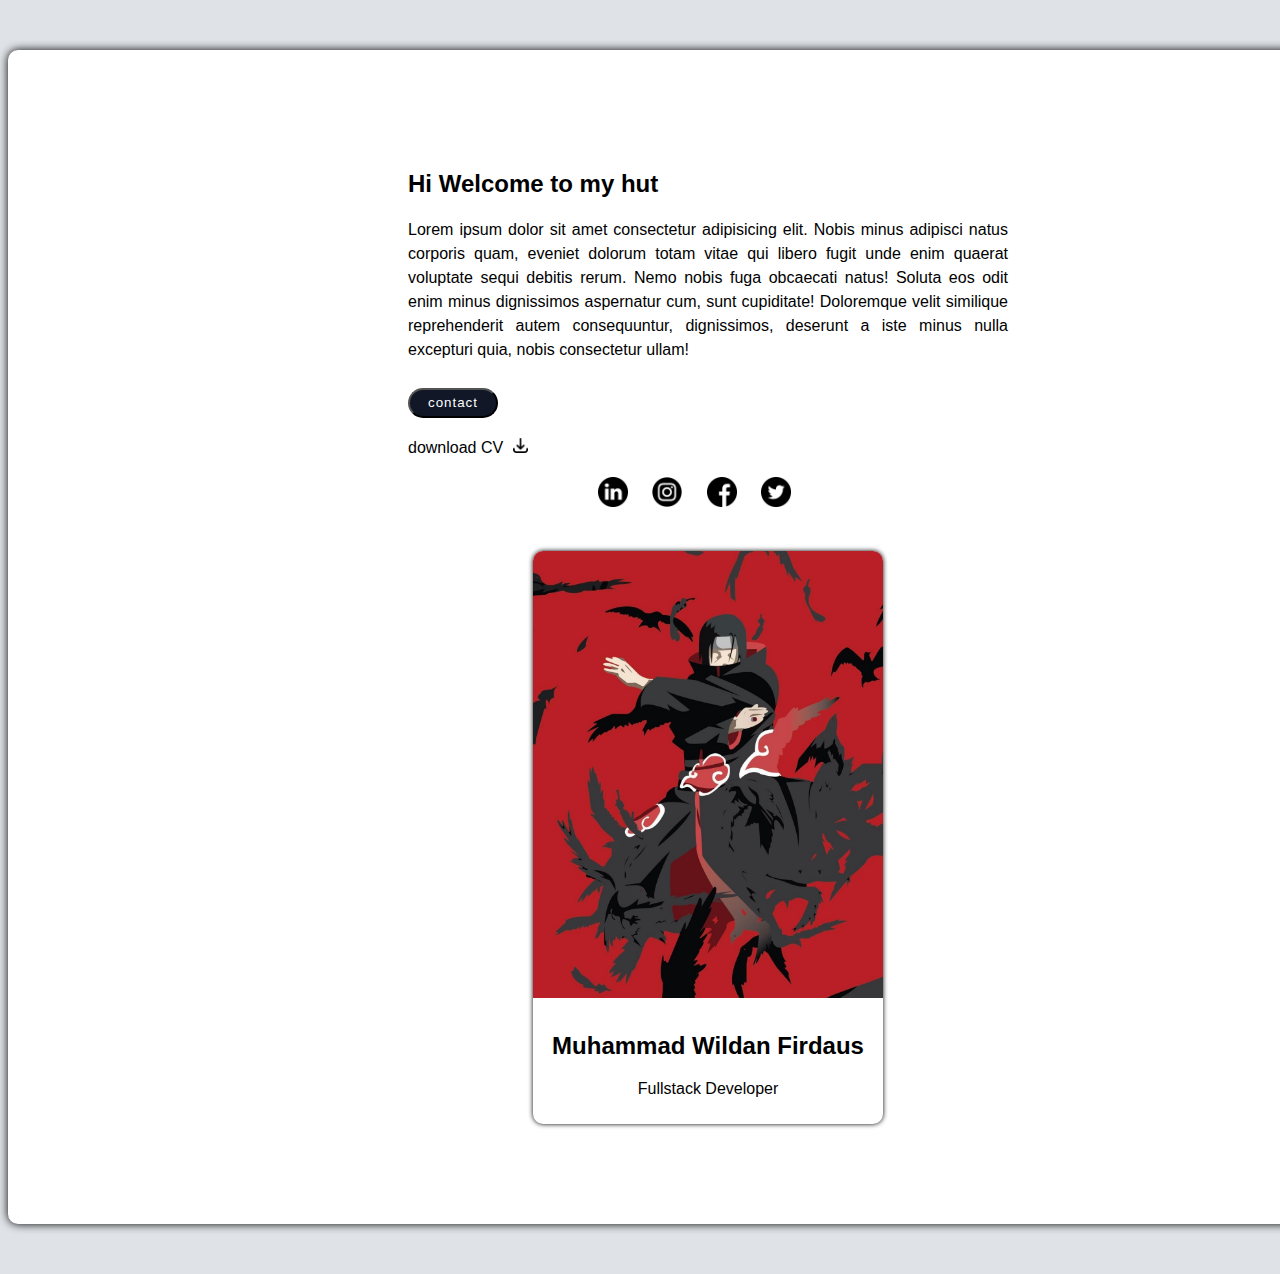
==== index.html @ d682d9c2 "Task Weak 1 - Day 1" ====
<!DOCTYPE html>
<html lang="en">
<head>
    <meta charset="UTF-8">
    <meta http-equiv="X-UA-Compatible" content="IE=edge">
    <meta name="viewport" content="width=device-width, initial-scale=1.0">
    <title>Task Weak 1 - Day 1</title>
    <link rel="stylesheet" href="fontawesome-free-6.4.0-web/css/all.css">
</head>
<body style="background-color: rgb(223, 227, 231);">
    <div style="background-color: white; border-radius: 10px; width: 600px; margin: 50px auto; font-family: sans-serif; box-shadow: 0 0 10px black; padding: 100px 400px;">
        <div>
            <h2>Hi Welcome to my hut</h2>
            <p style="line-height: 1.5; text-align: justify;">Lorem ipsum dolor sit amet consectetur adipisicing elit. Nobis minus adipisci natus corporis quam, eveniet dolorum totam vitae qui libero fugit unde enim quaerat voluptate sequi debitis rerum. Nemo nobis fuga obcaecati natus! Soluta eos odit enim minus dignissimos aspernatur cum, sunt cupiditate! Doloremque velit similique reprehenderit autem consequuntur, dignissimos, deserunt a iste minus nulla excepturi quia, nobis consectetur ullam!</p>
        </div>
        <button style="margin: 10px 0; background-color: rgb(17, 23, 39); border-radius: 20px; height: 30px; width: 90px; color: white; letter-spacing: 1px;">contact</button>
        <a style="font-family: 'Segoe UI', Tahoma, Geneva, Verdana, sans-serif; text-decoration: none; color: black; display: block; padding: 10px 0;" href="">download CV <img style="width: 15px; margin: 0 5px;" src="image/downloads.png" alt=""></a>
        <div style="width: 220px; margin: 10px auto;">
            <img style="width: 30px;" src="image/linkedin.png" alt="">
            <img style="width: 30px; margin: 0 20px;" src="image/instagram (1).png" alt="">
            <img style="width: 30px;" src="image/facebook.png" alt="">
            <img style="width: 30px; margin: 0 20px;" src="image/twitter.png" alt="">
        </div>
        <div style="width: 350px; box-shadow: 0 0 5px; margin: 40px auto 0 auto; border-radius: 10px; text-align: center;">
            <img style="width: 100%; border-radius: 10px 10px 0 0;" src="image/5506218.jpg" alt="">
            <div style="padding: 10px;">
                <h2>Muhammad Wildan Firdaus</h2>
                <p>Fullstack Developer</p>
            </div>
        </div>
    </div>
</body>
</html>
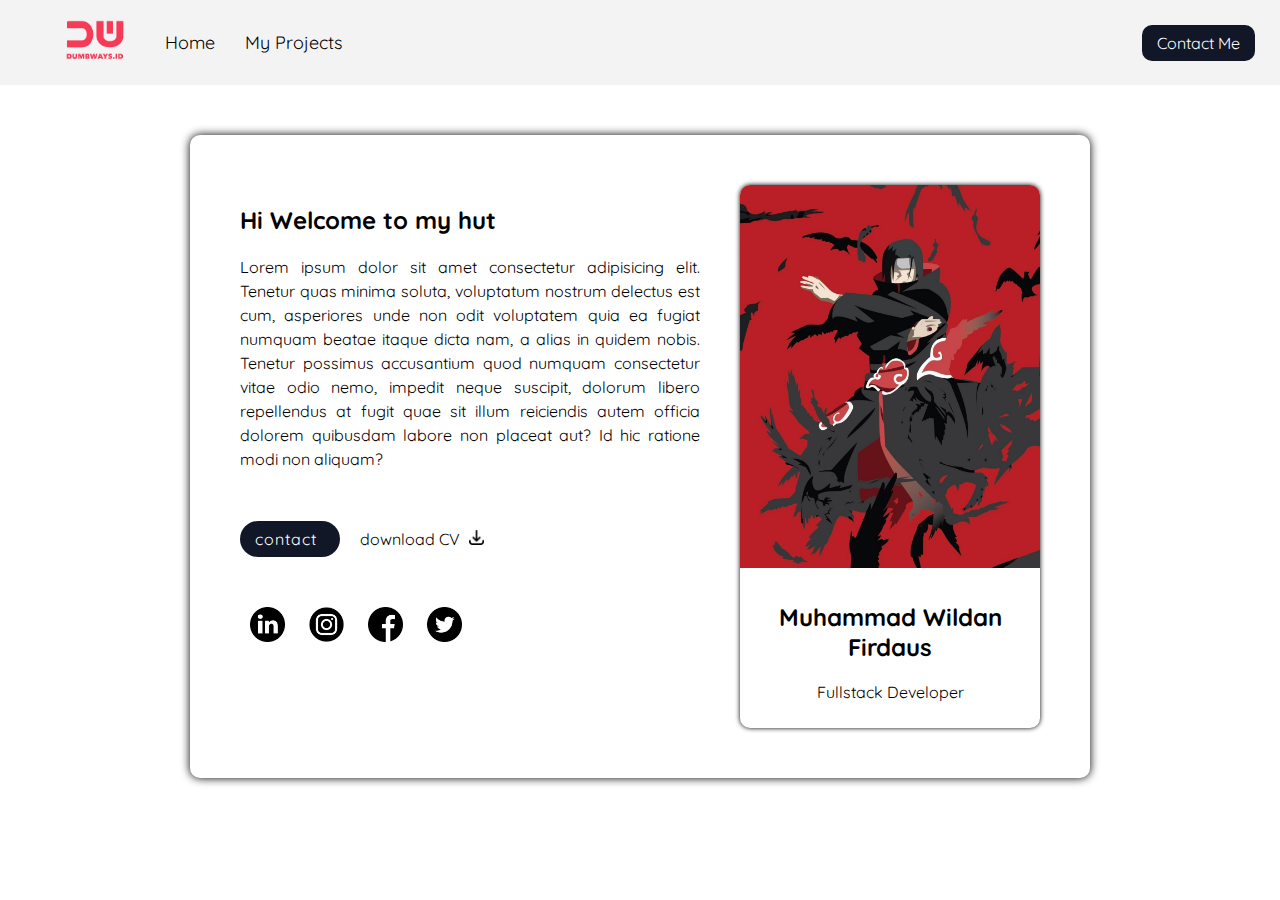
==== commit c523c328: "Tes Task Day2" ====
--- a/index.html
+++ b/index.html
@@ -1,29 +1,50 @@
 <!DOCTYPE html>
 <html lang="en">
 <head>
+    
     <meta charset="UTF-8">
     <meta http-equiv="X-UA-Compatible" content="IE=edge">
     <meta name="viewport" content="width=device-width, initial-scale=1.0">
     <title>Task Weak 1 - Day 1</title>
+
     <link rel="stylesheet" href="fontawesome-free-6.4.0-web/css/all.css">
+    <link rel="stylesheet" href="style.css">
+
 </head>
-<body style="background-color: rgb(223, 227, 231);">
-    <div style="background-color: white; border-radius: 10px; width: 600px; margin: 50px auto; font-family: sans-serif; box-shadow: 0 0 10px black; padding: 100px 400px;">
+<body>  
+    <nav>
+        <div class="navbar-left">
+            <ul class="list">
+                <li><a href="index.html"><img src="image/logo-dumbways.png" alt=""></a></li>
+                <li><a href="index.html">Home</a></li>
+                <li><a href="">My Projects</a></li>
+            </ul>
+        </div>
+        <div class="navbar-right">
+            <a href="contact.html">Contact Me</a>
+        </div>
+    </nav>
+    
+    <div id="container">
         <div>
-            <h2>Hi Welcome to my hut</h2>
-            <p style="line-height: 1.5; text-align: justify;">Lorem ipsum dolor sit amet consectetur adipisicing elit. Nobis minus adipisci natus corporis quam, eveniet dolorum totam vitae qui libero fugit unde enim quaerat voluptate sequi debitis rerum. Nemo nobis fuga obcaecati natus! Soluta eos odit enim minus dignissimos aspernatur cum, sunt cupiditate! Doloremque velit similique reprehenderit autem consequuntur, dignissimos, deserunt a iste minus nulla excepturi quia, nobis consectetur ullam!</p>
+            <div class="description">
+                <h2>Hi Welcome to my hut</h2>
+                <p>Lorem ipsum dolor sit amet consectetur adipisicing elit. Tenetur quas minima soluta, voluptatum nostrum delectus est cum, asperiores unde non odit voluptatem quia ea fugiat numquam beatae itaque dicta nam, a alias in quidem nobis. Tenetur possimus accusantium quod numquam consectetur vitae odio nemo, impedit neque suscipit, dolorum libero repellendus at fugit quae sit illum reiciendis autem officia dolorem quibusdam labore non placeat aut? Id hic ratione modi non aliquam?</p>
+            </div>
+            <div class="button-group">
+                <a class="contact">contact</a>
+                <a class="download" href="">download CV <img style="width: 15px; margin: 0 5px;" src="image/downloads.png" alt=""></a>
+            </div>
+            <div class="media-social">
+                <img src="image/linkedin.png" alt="">
+                <img src="image/instagram (1).png" alt="">
+                <img src="image/facebook.png" alt="">
+                <img src="image/twitter.png" alt="">
+            </div>
         </div>
-        <button style="margin: 10px 0; background-color: rgb(17, 23, 39); border-radius: 20px; height: 30px; width: 90px; color: white; letter-spacing: 1px;">contact</button>
-        <a style="font-family: 'Segoe UI', Tahoma, Geneva, Verdana, sans-serif; text-decoration: none; color: black; display: block; padding: 10px 0;" href="">download CV <img style="width: 15px; margin: 0 5px;" src="image/downloads.png" alt=""></a>
-        <div style="width: 220px; margin: 10px auto;">
-            <img style="width: 30px;" src="image/linkedin.png" alt="">
-            <img style="width: 30px; margin: 0 20px;" src="image/instagram (1).png" alt="">
-            <img style="width: 30px;" src="image/facebook.png" alt="">
-            <img style="width: 30px; margin: 0 20px;" src="image/twitter.png" alt="">
-        </div>
-        <div style="width: 350px; box-shadow: 0 0 5px; margin: 40px auto 0 auto; border-radius: 10px; text-align: center;">
-            <img style="width: 100%; border-radius: 10px 10px 0 0;" src="image/5506218.jpg" alt="">
-            <div style="padding: 10px;">
+        <div class="profile-card">
+            <img src="image/5506218.jpg" alt="">
+            <div>
                 <h2>Muhammad Wildan Firdaus</h2>
                 <p>Fullstack Developer</p>
             </div>
--- a/style.css
+++ b/style.css
@@ -0,0 +1,137 @@
+@import url('https://fonts.googleapis.com/css2?family=Quicksand:wght@700&display=swap');
+
+* {
+    text-decoration: none;
+    font-family: 'Quicksand', sans-serif;
+}
+
+body{
+  margin: 0;
+  padding: 0;
+}
+
+#container{
+    display: flex; 
+    background-color: white; 
+    border-radius: 10px; 
+    width: 800px; 
+    margin: 50px auto; 
+    box-shadow: 0 0 10px black; 
+    padding: 50px;
+    align-items: stretch;
+}
+
+.description p{
+  line-height: 1.5; 
+  text-align: justify; 
+  width: 460px;
+}
+
+.button-group{
+  display: flex; 
+  margin: 40px 0;
+}
+
+.contact{
+  margin: 10px 0; 
+  padding: 8px 15px; 
+  background-color: rgb(17, 23, 39); 
+  border-radius: 20px; 
+  width: 70px; 
+  color: white; 
+  letter-spacing: 1px;
+}
+
+.download{
+  text-decoration: none; 
+  color: black; 
+  display: block; 
+  padding: 18px 10px 0 20px;
+}
+
+.media-social{
+  width: 240px; 
+  margin-top: 20px;
+}
+
+.media-social img{
+  width: 35px; 
+  margin: 0 10px;
+}
+
+.profile-card{
+  width: 300px; 
+  box-shadow: 0 0 5px; 
+  margin-left: auto; 
+  border-radius: 10px; 
+  text-align: center;
+}
+
+.profile-card img{
+  width: 100%; 
+  border-radius: 10px 10px 0 0;
+}
+
+.profile-card div{
+  padding: 10px;
+}
+
+nav{
+  background-color: rgb(244, 243, 243);
+  display: flex;
+  align-items: center;
+}
+
+.navbar-left{
+  flex: 50%;
+}
+
+.navbar-right{
+  flex: 50%;
+  text-align: end;
+  margin-right: 25px;
+}
+
+.navbar-right a{
+  background-color: rgb(17, 23, 39);
+  padding: 8px 15px;
+  border-radius: 10px;
+  color: white;
+  font-size: 15 px;
+}
+
+.navbar-right a:hover{
+  color: orange;
+}
+
+.list{
+  margin: 0;
+  list-style-type: none;
+  display: flex;
+  align-items: center;
+}
+
+.list li{
+}
+
+.list li a{
+  font-size: 18px;
+  margin: 15px;
+  color: black;
+}
+
+.list li a:hover{
+  color: orange;
+}
+
+.list li a img{
+  width: 80px;
+}
+
+//Contact Form Style
+
+#form{
+  background-color: red;
+  width: 500px;
+  margin: 50px auto;
+}
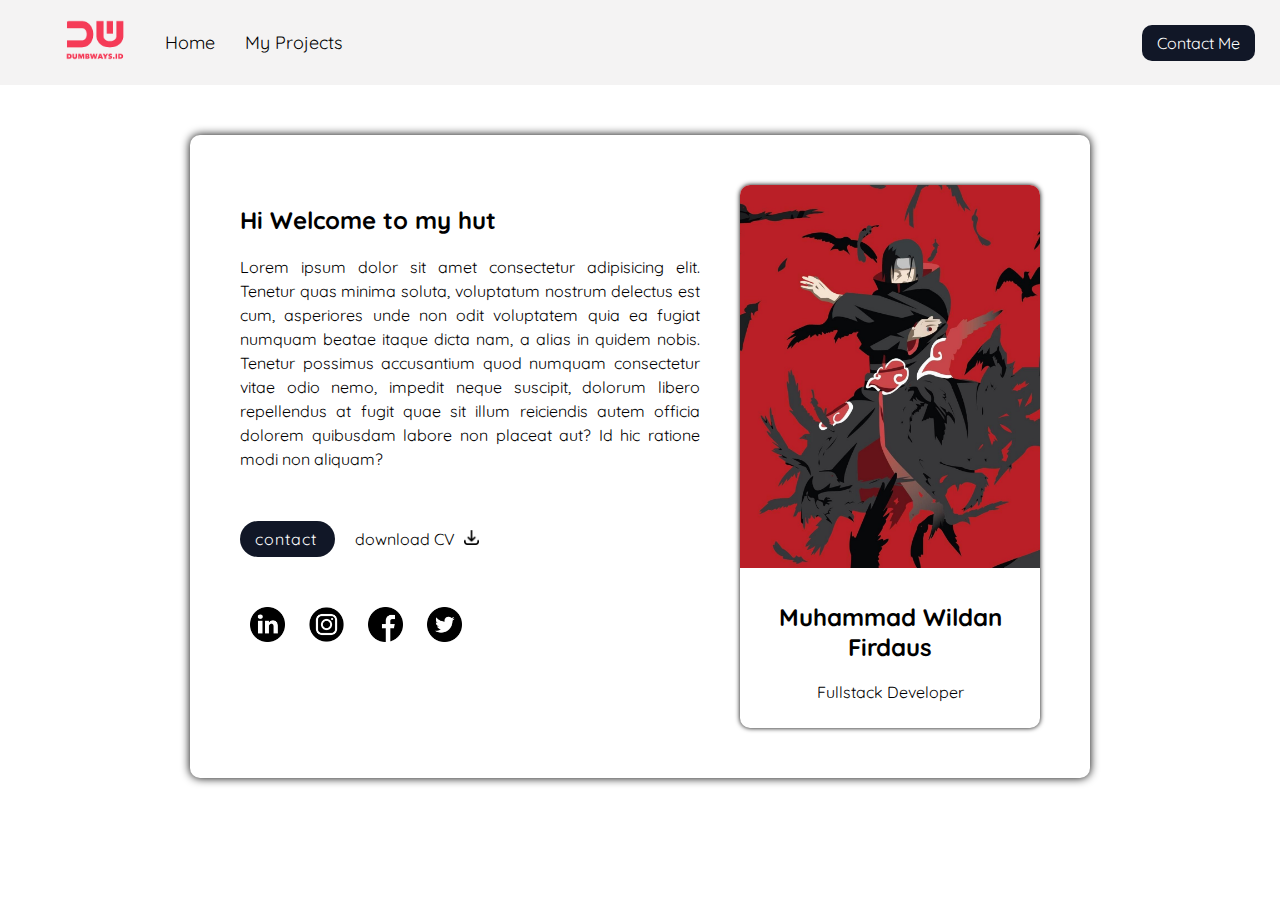
==== commit 49a297c3: "Task Week1 - Day 4" ====
--- a/index.html
+++ b/index.html
@@ -8,23 +8,27 @@
     <title>Task Weak 1 - Day 1</title>
 
     <link rel="stylesheet" href="fontawesome-free-6.4.0-web/css/all.css">
-    <link rel="stylesheet" href="style.css">
+    <link rel="stylesheet" href="css/style.css">
 
 </head>
 <body>  
+
+    <!-- Navbar -->
     <nav>
         <div class="navbar-left">
             <ul class="list">
-                <li><a href="index.html"><img src="image/logo-dumbways.png" alt=""></a></li>
+                <li><a href="index.html"><img src="assets/images/logo-dumbways.png" alt=""></a></li>
                 <li><a href="index.html">Home</a></li>
-                <li><a href="">My Projects</a></li>
+                <li><a href="my-project.html">My Projects</a></li>
             </ul>
         </div>
         <div class="navbar-right">
             <a href="contact.html">Contact Me</a>
         </div>
     </nav>
+    <!-- Navbar -->
     
+    <!-- Boday Container -->
     <div id="container">
         <div>
             <div class="description">
@@ -32,23 +36,25 @@
                 <p>Lorem ipsum dolor sit amet consectetur adipisicing elit. Tenetur quas minima soluta, voluptatum nostrum delectus est cum, asperiores unde non odit voluptatem quia ea fugiat numquam beatae itaque dicta nam, a alias in quidem nobis. Tenetur possimus accusantium quod numquam consectetur vitae odio nemo, impedit neque suscipit, dolorum libero repellendus at fugit quae sit illum reiciendis autem officia dolorem quibusdam labore non placeat aut? Id hic ratione modi non aliquam?</p>
             </div>
             <div class="button-group">
-                <a class="contact">contact</a>
-                <a class="download" href="">download CV <img style="width: 15px; margin: 0 5px;" src="image/downloads.png" alt=""></a>
+                <a class="contact" href="contact.html">contact</a>
+                <a class="download" href="">download CV <img style="width: 15px; margin: 0 5px;" src="assets/images/downloads.png" alt=""></a>
             </div>
             <div class="media-social">
-                <img src="image/linkedin.png" alt="">
-                <img src="image/instagram (1).png" alt="">
-                <img src="image/facebook.png" alt="">
-                <img src="image/twitter.png" alt="">
+                <img src="assets/images/linkedin.png" alt="">
+                <img src="assets/images/instagram (1).png" alt="">
+                <img src="assets/images/facebook.png" alt="">
+                <img src="assets/images/twitter.png" alt="">
             </div>
         </div>
         <div class="profile-card">
-            <img src="image/5506218.jpg" alt="">
+            <img src="assets/images/5506218.jpg" alt="">
             <div>
                 <h2>Muhammad Wildan Firdaus</h2>
                 <p>Fullstack Developer</p>
             </div>
         </div>
     </div>
+    <!-- Body Container -->
+
 </body>
 </html>--- a/css/style.css
+++ b/css/style.css
@@ -0,0 +1,193 @@
+@import url('https://fonts.googleapis.com/css2?family=Quicksand:wght@700&display=swap');
+
+* {
+    text-decoration: none;
+    font-family: 'Quicksand', sans-serif;
+}
+
+body{
+  margin: 0;
+  padding: 0;
+}
+
+/* Navbar */
+
+nav{
+  background-color: rgb(244, 243, 243);
+  display: flex;
+  align-items: center;
+}
+
+.navbar-left{
+  flex: 50%;
+}
+
+.navbar-right{
+  flex: 50%;
+  text-align: end;
+  margin-right: 25px;
+}
+
+.navbar-right a{
+  cursor: pointer;
+  background-color: rgb(17, 23, 39);
+  padding: 8px 15px;
+  border-radius: 10px;
+  color: white;
+  font-size: 15 px;
+}
+
+.navbar-right a:hover{
+  border: 1px solid;
+  background: rgb(244, 243, 243);
+  color: black;
+}
+
+.list{
+  margin: 0;
+  list-style-type: none;
+  display: flex;
+  align-items: center;
+}
+
+.list li{
+}
+
+.list li a{
+  font-size: 18px;
+  margin: 15px;
+  color: black;
+}
+
+.list li a:hover{
+  color: orange;
+}
+
+.list li a img{
+  width: 80px;
+}
+
+/* Navbar */
+
+#container{
+    display: flex; 
+    background-color: white; 
+    border-radius: 10px; 
+    width: 800px; 
+    margin: 50px auto; 
+    box-shadow: 0 0 10px black; 
+    padding: 50px;
+    align-items: stretch;
+}
+
+.description p{
+  line-height: 1.5; 
+  text-align: justify; 
+  width: 460px;
+}
+
+.button-group{
+  display: flex; 
+  margin: 40px 0;
+}
+
+.contact{
+  margin: 10px 0; 
+  padding: 8px 10px 8px 15px; 
+  background-color: rgb(17, 23, 39); 
+  border-radius: 20px; 
+  width: 70px; 
+  color: white; 
+  letter-spacing: 1px;
+}
+
+.contact:hover{
+  cursor: pointer;
+  padding: 7px 9px 7px 14px;
+  border: 1px solid;
+  background: rgb(244, 243, 243);
+  color: black;
+}
+
+.download{
+  text-decoration: none; 
+  color: black; 
+  display: block; 
+  padding: 18px 10px 0 20px;
+}
+
+.media-social{
+  width: 240px; 
+  margin-top: 20px;
+}
+
+.media-social img{
+  width: 35px; 
+  margin: 0 10px;
+}
+
+.profile-card{
+  width: 300px; 
+  box-shadow: 0 0 5px; 
+  margin-left: auto; 
+  border-radius: 10px; 
+  text-align: center;
+}
+
+.profile-card img{
+  width: 100%; 
+  border-radius: 10px 10px 0 0;
+}
+
+.profile-card div{
+  padding: 10px;
+}
+
+/* Contact */
+
+form{ 
+  border-radius: 10px;
+  box-shadow: 0 0 10px;
+  width: 500px; 
+  margin: 50px auto;
+  padding: 20px;
+}
+
+form h1{
+  text-align: center;
+}
+
+form div{
+  padding: 10px 35px 10px 20px;
+}
+
+form div label{
+  font-size: 18px;
+  font-weight: bold;
+}
+
+input, select, textarea{
+  border-radius: 5px;
+  margin: 0 10px 0 0;
+  border: 1px solid #dbdbdb;
+  width: 100%;
+  padding: 13px 10px;
+  border: 0;
+  box-shadow: 0px 0px 5px rgba(0, 0, 0, 0.3);
+  resize: none;
+}
+
+button{
+  cursor: pointer;
+  border: none;
+  padding: 10px;
+  border-radius: 5px;
+  background-color: #47d66a;
+  color: white;
+}
+
+button:hover{
+  background-color: orange;
+}
+
+/* Contact */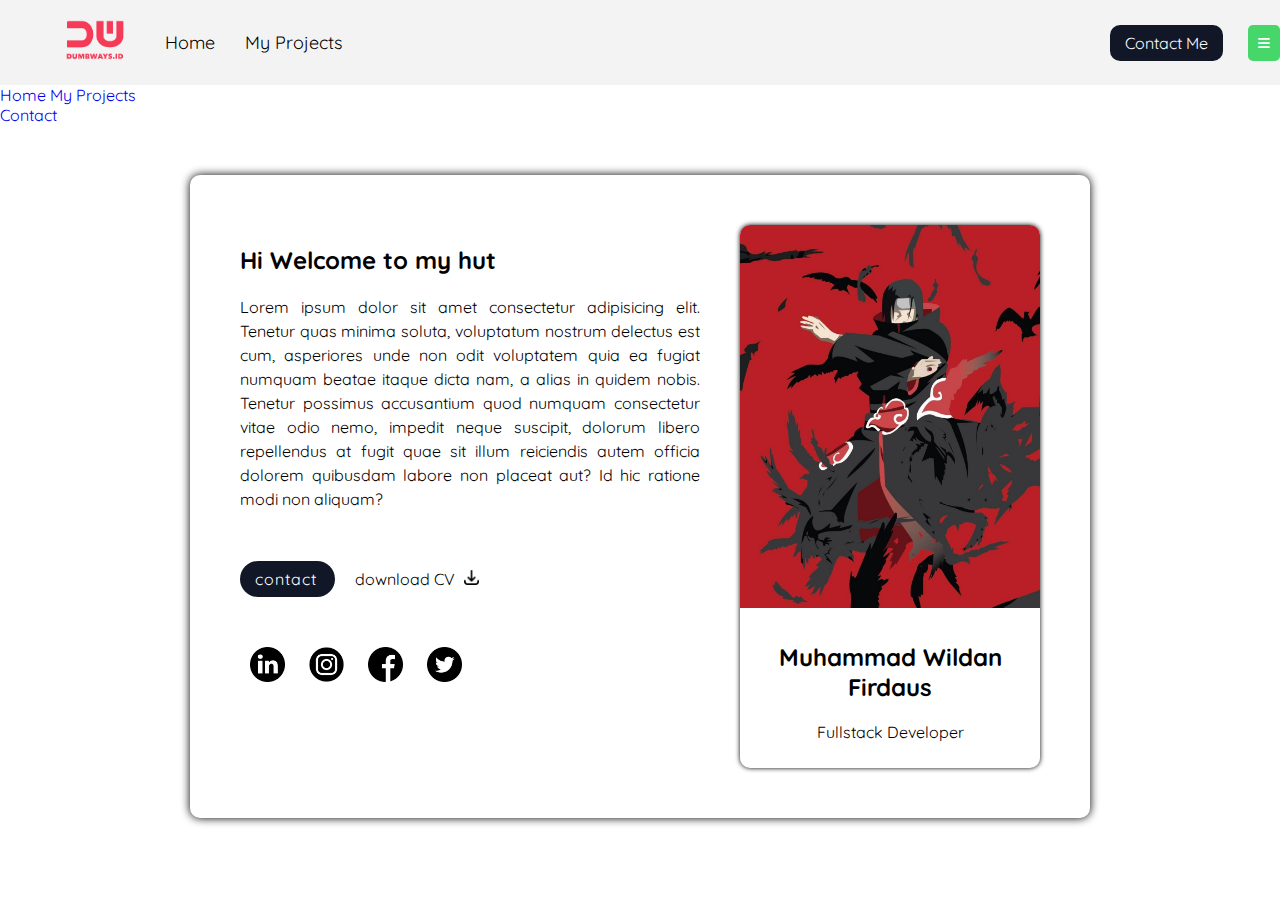
==== commit 89ceb811: "Task Week 1 - Day 6" ====
--- a/index.html
+++ b/index.html
@@ -7,7 +7,7 @@
     <meta name="viewport" content="width=device-width, initial-scale=1.0">
     <title>Task Weak 1 - Day 1</title>
 
-    <link rel="stylesheet" href="fontawesome-free-6.4.0-web/css/all.css">
+    <link rel="stylesheet" href="https://cdnjs.cloudflare.com/ajax/libs/font-awesome/6.4.0/css/all.min.css">
     <link rel="stylesheet" href="css/style.css">
 
 </head>
@@ -18,14 +18,27 @@
         <div class="navbar-left">
             <ul class="list">
                 <li><a href="index.html"><img src="assets/images/logo-dumbways.png" alt=""></a></li>
-                <li><a href="index.html">Home</a></li>
-                <li><a href="my-project.html">My Projects</a></li>
+                <li><a class="items-hidden active" href="index.html">Home</a></li>
+                <li><a class="items-hidden" href="my-project.html">My Projects</a></li>
             </ul>
         </div>
-        <div class="navbar-right">
+        <div class="navbar-right items-hidden">
             <a href="contact.html">Contact Me</a>
         </div>
+        <div class="navbar-dropdown" id="bars">
+            <button onclick="openDropdown()">
+                <i class="fa-solid fa-bars"></i>
+            </button>
+        </div>
     </nav>
+
+    <div class="dropdown-container" id="dropdown-container">
+        <a href="index.html" class="dropdown-active">Home</a>
+        <a href="my-project.html">My Projects</a>
+        <div class="dropdown-contact">
+            <a href="contact.html">Contact</a>
+        </div>
+    </div>
     <!-- Navbar -->
     
     <!-- Boday Container -->
@@ -56,5 +69,6 @@
     </div>
     <!-- Body Container -->
 
+    <script src="js/index.js"></script>
 </body>
 </html>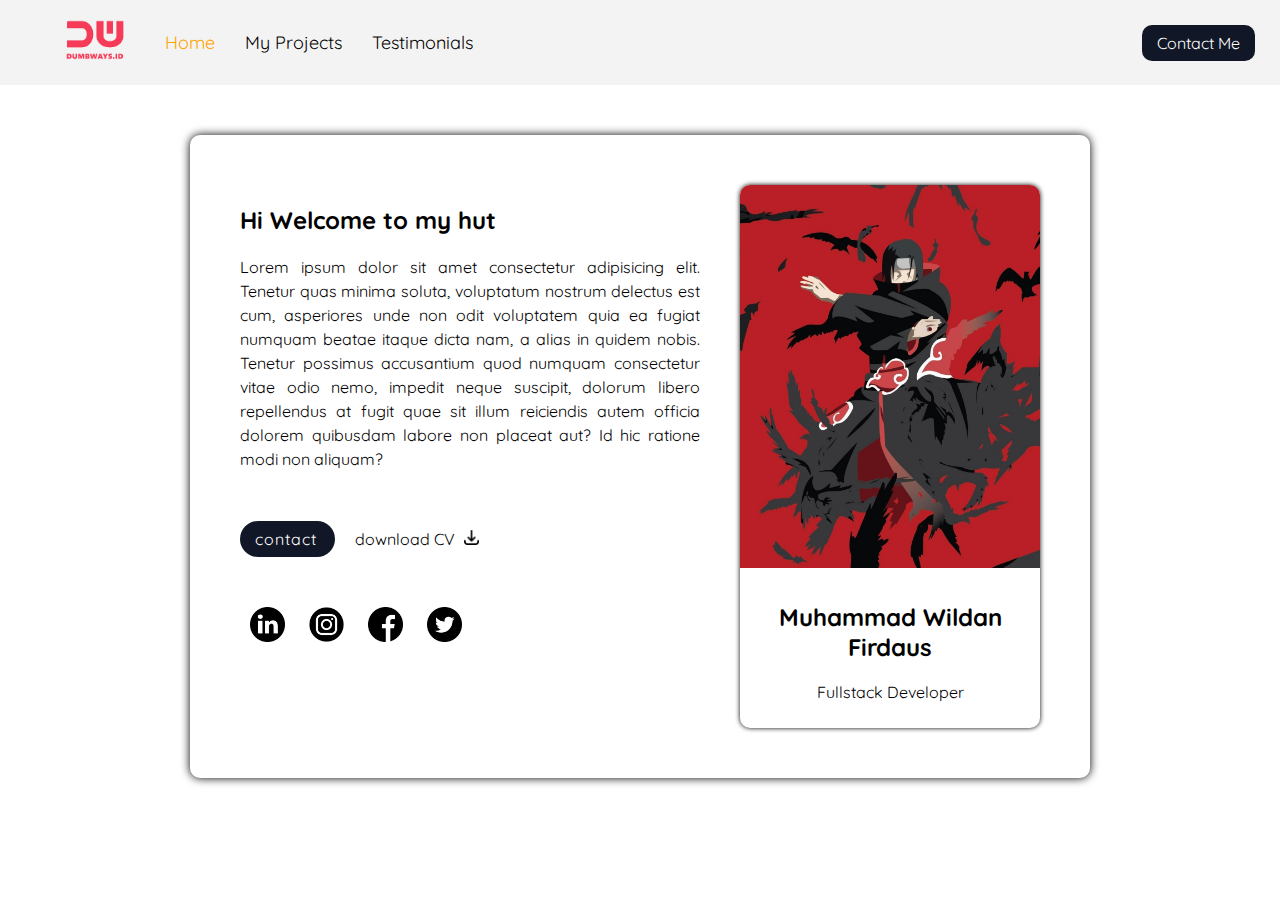
==== commit 71e14a1e: "Task Week 2 - Day 7" ====
--- a/index.html
+++ b/index.html
@@ -20,6 +20,7 @@
                 <li><a href="index.html"><img src="assets/images/logo-dumbways.png" alt=""></a></li>
                 <li><a class="items-hidden active" href="index.html">Home</a></li>
                 <li><a class="items-hidden" href="my-project.html">My Projects</a></li>
+                <li><a class="items-hidden" href="testimonial.html">Testimonials</a></li>
             </ul>
         </div>
         <div class="navbar-right items-hidden">
@@ -35,6 +36,7 @@
     <div class="dropdown-container" id="dropdown-container">
         <a href="index.html" class="dropdown-active">Home</a>
         <a href="my-project.html">My Projects</a>
+        <a href="testimonial.html">Testimonials</a>
         <div class="dropdown-contact">
             <a href="contact.html">Contact</a>
         </div>
--- a/css/style.css
+++ b/css/style.css
@@ -16,6 +16,10 @@
   background-color: rgb(244, 243, 243);
   display: flex;
   align-items: center;
+}
+
+.active{
+  color: orange !important;
 }
 
 .navbar-left{
@@ -67,6 +71,59 @@
   width: 80px;
 }
 
+.navbar-dropdown button{
+  margin: 20px;
+  font-size: 20px;
+  cursor: pointer;
+  border: none;
+  display: none;
+} 
+
+.dropdown-container {
+  font-size: 18px;
+  list-style-type: none;
+  display: none;
+}
+
+.dropdown-container a, .dropdown-contact {
+  text-decoration: none;
+  color: black;
+  background-color: #D3D3D3;
+  display: flex;
+  align-items: center;
+  justify-content: center;
+  padding: 10px;
+}
+
+.dropdown-container .dropdown-active{
+  text-decoration: none;
+  color: black;
+  background-color: orange;
+  display: flex;
+  align-items: center;
+  justify-content: center;
+  padding: 10px;
+}
+
+.dropdown-contact a{
+  width: 100px;
+  background-color: rgb(17, 23, 39);
+  padding: 8px 15px;
+  border-radius: 10px;
+  color: white;
+  font-size: 15 px;
+}
+
+.dropdown-container a:hover{
+  background-color: orange;
+}
+
+.dropdown-contact a:hover{
+  padding: 7px 14px;
+  border: 1px solid black;
+  background: #D3D3D3;
+  color: black;
+}
 /* Navbar */
 
 #container{
@@ -143,51 +200,81 @@
   padding: 10px;
 }
 
-/* Contact */
-
-form{ 
-  border-radius: 10px;
-  box-shadow: 0 0 10px;
-  width: 500px; 
-  margin: 50px auto;
-  padding: 20px;
-}
-
-form h1{
-  text-align: center;
-}
-
-form div{
-  padding: 10px 35px 10px 20px;
-}
-
-form div label{
-  font-size: 18px;
+/* Testimonials */
+
+.testimonial-container{
+  padding: 50px 0;
+  display: flex;
+  flex-direction: column;
+  align-items: center;
+}
+
+.testimonials{
+  display: flex;
+  flex-wrap: wrap;
+  width: 100%;
+  margin-top: 30px;
+  justify-content: center;
+}
+
+.testimonial-card {
+  width: 25%;
+  margin: 0 10px 30px 10px;
+  padding: 10px;
+  background-color: #fff;
+  box-shadow: 0 0 10px rgba(0, 0, 0, 0.2);
+  border-radius: 5px;
+}
+
+.testimonial-card img{
+  border-radius: 5px;
+  height: 300px;
+  width: 100%;
+  object-fit: cover;
+}
+
+.paragraph{
+  color: grey;
+  font-size: 15px;
+  font-style: italic;
+  line-height: 1.5;
+  margin-bottom: 20px;
+}
+
+.author {
   font-weight: bold;
-}
-
-input, select, textarea{
-  border-radius: 5px;
-  margin: 0 10px 0 0;
-  border: 1px solid #dbdbdb;
-  width: 100%;
-  padding: 13px 10px;
-  border: 0;
-  box-shadow: 0px 0px 5px rgba(0, 0, 0, 0.3);
-  resize: none;
-}
-
-button{
-  cursor: pointer;
-  border: none;
-  padding: 10px;
-  border-radius: 5px;
-  background-color: #47d66a;
-  color: white;
-}
-
-button:hover{
-  background-color: orange;
-}
-
-/* Contact */+  text-align: right;
+}
+/* Testimonials */
+
+
+@media only screen and (max-width: 900px){
+
+  .items-hidden{
+    display: none;
+  }
+
+  .navbar-dropdown button{
+    display: block;
+  }
+  
+  #container {
+    width: 70%;
+    display: flex;
+    flex-direction: column;
+    text-align: justify;
+  }
+
+  .description p{
+    width: 100%;
+  }
+
+  .media-social{
+    margin: 0 auto;
+  }
+
+  .profile-card{
+    margin: 60px auto 0 auto;
+  }
+
+}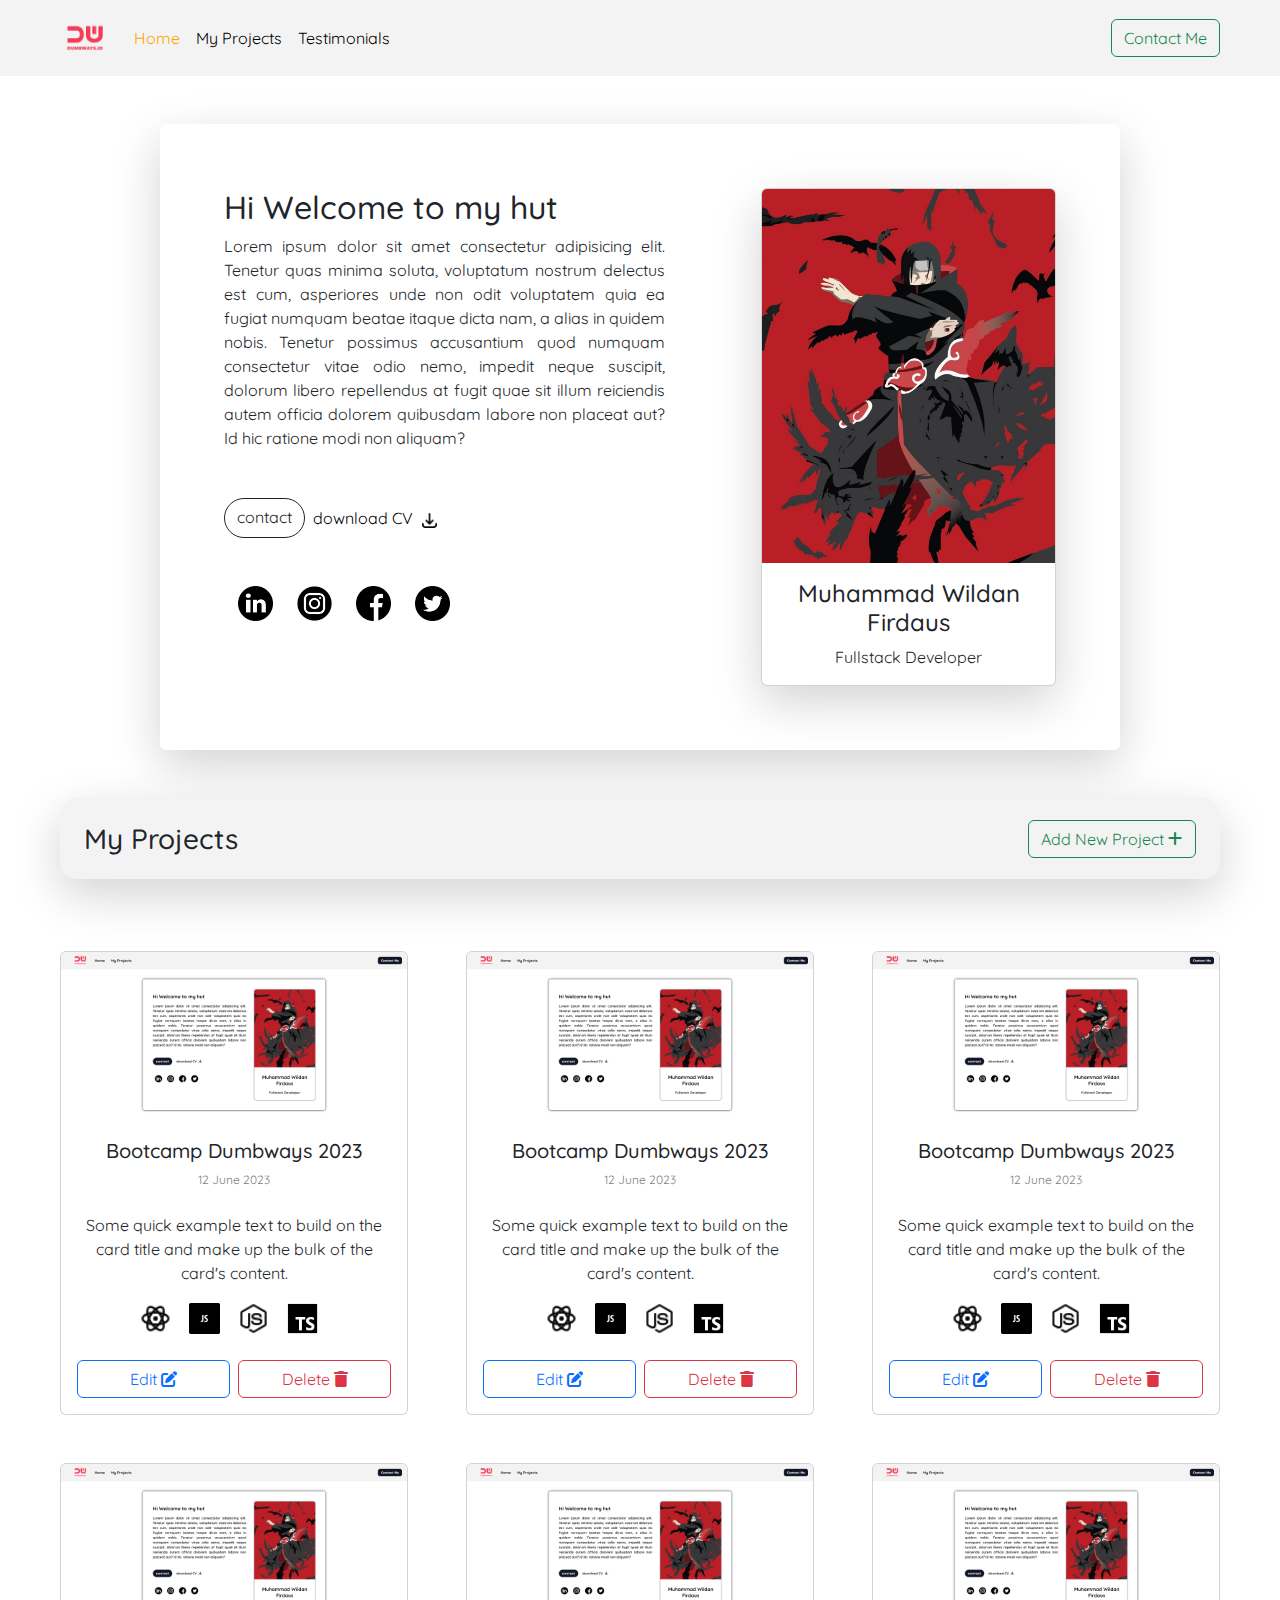
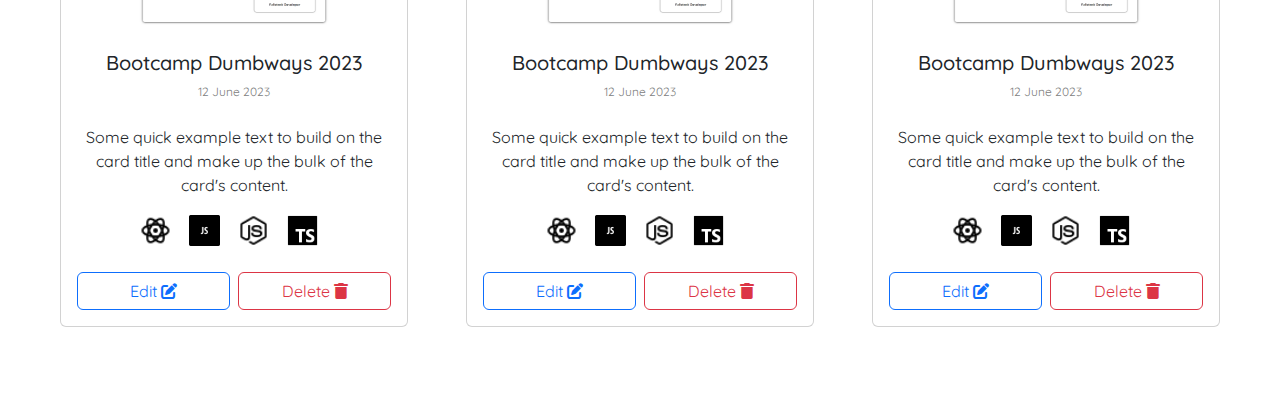
==== commit f437c6f3: "Task Week 3 - Day 10 Bootsrap" ====
--- a/index.html
+++ b/index.html
@@ -8,69 +8,217 @@
     <title>Task Weak 1 - Day 1</title>
 
     <link rel="stylesheet" href="https://cdnjs.cloudflare.com/ajax/libs/font-awesome/6.4.0/css/all.min.css">
+    <link rel="stylesheet" href="https://cdn.jsdelivr.net/npm/bootstrap@5.2.3/dist/css/bootstrap.min.css">
     <link rel="stylesheet" href="css/style.css">
+    <!-- <link rel="stylesheet" href="css/project.css"> -->
 
 </head>
 <body>  
 
     <!-- Navbar -->
-    <nav>
-        <div class="navbar-left">
-            <ul class="list">
-                <li><a href="index.html"><img src="assets/images/logo-dumbways.png" alt=""></a></li>
-                <li><a class="items-hidden active" href="index.html">Home</a></li>
-                <li><a class="items-hidden" href="my-project.html">My Projects</a></li>
-                <li><a class="items-hidden" href="testimonial.html">Testimonials</a></li>
-            </ul>
-        </div>
-        <div class="navbar-right items-hidden">
-            <a href="contact.html">Contact Me</a>
-        </div>
-        <div class="navbar-dropdown" id="bars">
-            <button onclick="openDropdown()">
-                <i class="fa-solid fa-bars"></i>
+    <nav class="navbar navbar-expand-lg">
+        <div class="container-fluid mx-5">
+            <a class="navbar-brand" href="#">
+                <img src="assets/images/logo-dumbways.png" alt="Bootstrap" width="50" height="50">
+            </a>
+            <button class="navbar-toggler" type="button" data-bs-toggle="collapse" data-bs-target="#navbarNav" aria-controls="navbarNav" aria-expanded="false" aria-label="Toggle navigation">
+                <span class="navbar-toggler-icon"></span>
             </button>
+            <div class="collapse navbar-collapse justify-content-lg-between text-center" id="navbarNav">
+                <ul class="navbar-nav">
+                    <li class="nav-item">
+                        <a class="nav-link active" aria-current="page" href="index.html">Home</a>
+                    </li>
+                    <li class="nav-item">
+                        <a class="nav-link" href="my-project.html">My Projects</a>
+                    </li>
+                    <li class="nav-item">
+                        <a class="nav-link" href="testimonial.html">Testimonials</a>
+                    </li>
+                </ul>
+                <div class="d-flex justify-content-center">
+                    <a class="btn btn-outline-success" href="contact.html">Contact Me</a>
+                </div>
+            </div>
         </div>
     </nav>
-
-    <div class="dropdown-container" id="dropdown-container">
-        <a href="index.html" class="dropdown-active">Home</a>
-        <a href="my-project.html">My Projects</a>
-        <a href="testimonial.html">Testimonials</a>
-        <div class="dropdown-contact">
-            <a href="contact.html">Contact</a>
-        </div>
-    </div>
     <!-- Navbar -->
     
     <!-- Boday Container -->
-    <div id="container">
-        <div>
-            <div class="description">
+    <div class="container-fluid shadow-lg p-3 mb-5 bg-body rounded justify-content-between mt-sm-5 w-75 h-25 d-lg-flex">
+        <div class="m-5 w-75">
+            <div class="">
                 <h2>Hi Welcome to my hut</h2>
-                <p>Lorem ipsum dolor sit amet consectetur adipisicing elit. Tenetur quas minima soluta, voluptatum nostrum delectus est cum, asperiores unde non odit voluptatem quia ea fugiat numquam beatae itaque dicta nam, a alias in quidem nobis. Tenetur possimus accusantium quod numquam consectetur vitae odio nemo, impedit neque suscipit, dolorum libero repellendus at fugit quae sit illum reiciendis autem officia dolorem quibusdam labore non placeat aut? Id hic ratione modi non aliquam?</p>
-            </div>
-            <div class="button-group">
-                <a class="contact" href="contact.html">contact</a>
-                <a class="download" href="">download CV <img style="width: 15px; margin: 0 5px;" src="assets/images/downloads.png" alt=""></a>
-            </div>
-            <div class="media-social">
+                <p class="description">Lorem ipsum dolor sit amet consectetur adipisicing elit. Tenetur quas minima soluta, voluptatum nostrum delectus est cum, asperiores unde non odit voluptatem quia ea fugiat numquam beatae itaque dicta nam, a alias in quidem nobis. Tenetur possimus accusantium quod numquam consectetur vitae odio nemo, impedit neque suscipit, dolorum libero repellendus at fugit quae sit illum reiciendis autem officia dolorem quibusdam labore non placeat aut? Id hic ratione modi non aliquam?</p>
+            </div>
+            <div class="d-flex align-content-center my-5">
+                <a class="btn btn-outline-dark rounded-5" href="contact.html">contact</a>
+                <a class="p-2 text-decoration-none text-black" href="">download CV <img style="width: 15px; margin: 0 5px;" src="assets/images/downloads.png" alt=""></a>
+            </div>
+            <div class="media-social text-sm-center m-auto m-lg-0">
                 <img src="assets/images/linkedin.png" alt="">
                 <img src="assets/images/instagram (1).png" alt="">
                 <img src="assets/images/facebook.png" alt="">
                 <img src="assets/images/twitter.png" alt="">
             </div>
         </div>
-        <div class="profile-card">
-            <img src="assets/images/5506218.jpg" alt="">
-            <div>
-                <h2>Muhammad Wildan Firdaus</h2>
-                <p>Fullstack Developer</p>
+        <div class="card m-lg-5 w-50 h-50 mx-auto mb-5 shadow-lg">
+            <img src="assets/images/5506218.jpg" class="card-img-top" alt="...">
+            <div class="card-body text-center">
+                <h4 class="card-title">Muhammad Wildan Firdaus</h4>
+                <p class="card-text">Fullstack Developer</p>
             </div>
         </div>
     </div>
     <!-- Body Container -->
 
+    <!-- List Projects -->
+    <div class="container-fluid mt-5">
+        <div class="m-5">
+            <div class="d-flex justify-content-between my-5 text-center bg-secondary rounded-4 shadow-lg">
+                <h3 class="p-4 m-0">My Projects</h2>
+                <a class="btn btn-outline-success h-50 my-auto me-4" href="my-project.html">Add New Project <i class="fa-solid fa-plus"></i></a>
+            </div>
+            <div class="d-flex flex-wrap justify-content-between text-center">
+                <div class="d-flex my-4 cards">
+                    <div class="card">
+                        <img src="assets/images/project-tumbnail.png" class="card-img-top" alt="">
+                        <div class="card-body">
+                            <div class="mb-4">
+                                <h5 class="">Bootcamp Dumbways 2023</h5>
+                                <p class="list-duration">12 June 2023</p>
+                            </div>
+                            <p class="card-text">Some quick example text to build on the card title and make up the bulk of the card's content.</p>
+                            <div class="technology">
+                                    <img src="assets/images/reactjs.png" alt="reactjs">
+                                    <img src="assets/images/nextjs.png" alt="nextjs">
+                                    <img src="assets/images/nodejs.png" alt="nodejs">
+                                    <img src="assets/images/typescript.png" alt="typescript">
+                            </div>
+                            <div class="d-flex justify-content-between mt-4">
+                                <a href="#" class="btn btn-outline-primary w-50 me-1">Edit <i class="fa-solid fa-pen-to-square"></i></a>
+                                <a href="#" class="btn btn-outline-danger w-50 ms-1">Delete <i class="fa-solid fa-trash"></i></a>
+                            </div>
+                        </div>  
+                    </div>
+                </div>
+                <div class="d-flex my-4 cards">
+                    <div class="card">
+                        <img src="assets/images/project-tumbnail.png" class="card-img-top" alt="">
+                        <div class="card-body">
+                            <div class="mb-4">
+                                <h5 class="">Bootcamp Dumbways 2023</h5>
+                                <p class="list-duration">12 June 2023</p>
+                            </div>
+                            <p class="card-text">Some quick example text to build on the card title and make up the bulk of the card's content.</p>
+                            <div class="technology">
+                                    <img src="assets/images/reactjs.png" alt="reactjs">
+                                    <img src="assets/images/nextjs.png" alt="nextjs">
+                                    <img src="assets/images/nodejs.png" alt="nodejs">
+                                    <img src="assets/images/typescript.png" alt="typescript">
+                            </div>
+                            <div class="d-flex justify-content-between mt-4">
+                                <a href="#" class="btn btn-outline-primary w-50 me-1">Edit <i class="fa-solid fa-pen-to-square"></i></a>
+                                <a href="#" class="btn btn-outline-danger w-50 ms-1">Delete <i class="fa-solid fa-trash"></i></a>
+                            </div>
+                        </div>  
+                    </div>
+                </div>
+                <div class="d-flex my-4 cards">
+                    <div class="card">
+                        <img src="assets/images/project-tumbnail.png" class="card-img-top" alt="">
+                        <div class="card-body">
+                            <div class="mb-4">
+                                <h5 class="">Bootcamp Dumbways 2023</h5>
+                                <p class="list-duration">12 June 2023</p>
+                            </div>
+                            <p class="card-text">Some quick example text to build on the card title and make up the bulk of the card's content.</p>
+                            <div class="technology">
+                                    <img src="assets/images/reactjs.png" alt="reactjs">
+                                    <img src="assets/images/nextjs.png" alt="nextjs">
+                                    <img src="assets/images/nodejs.png" alt="nodejs">
+                                    <img src="assets/images/typescript.png" alt="typescript">
+                            </div>
+                            <div class="d-flex justify-content-between mt-4">
+                                <a href="#" class="btn btn-outline-primary w-50 me-1">Edit <i class="fa-solid fa-pen-to-square"></i></a>
+                                <a href="#" class="btn btn-outline-danger w-50 ms-1">Delete <i class="fa-solid fa-trash"></i></a>
+                            </div>
+                        </div>  
+                    </div>
+                </div>
+                <div class="d-flex my-4 cards">
+                    <div class="card">
+                        <img src="assets/images/project-tumbnail.png" class="card-img-top" alt="">
+                        <div class="card-body">
+                            <div class="mb-4">
+                                <h5 class="">Bootcamp Dumbways 2023</h5>
+                                <p class="list-duration">12 June 2023</p>
+                            </div>
+                            <p class="card-text">Some quick example text to build on the card title and make up the bulk of the card's content.</p>
+                            <div class="technology">
+                                    <img src="assets/images/reactjs.png" alt="reactjs">
+                                    <img src="assets/images/nextjs.png" alt="nextjs">
+                                    <img src="assets/images/nodejs.png" alt="nodejs">
+                                    <img src="assets/images/typescript.png" alt="typescript">
+                            </div>
+                            <div class="d-flex justify-content-between mt-4">
+                                <a href="#" class="btn btn-outline-primary w-50 me-1">Edit <i class="fa-solid fa-pen-to-square"></i></a>
+                                <a href="#" class="btn btn-outline-danger w-50 ms-1">Delete <i class="fa-solid fa-trash"></i></a>
+                            </div>
+                        </div>  
+                    </div>
+                </div>
+                <div class="d-flex my-4 cards">
+                    <div class="card">
+                        <img src="assets/images/project-tumbnail.png" class="card-img-top" alt="">
+                        <div class="card-body">
+                            <div class="mb-4">
+                                <h5 class="">Bootcamp Dumbways 2023</h5>
+                                <p class="list-duration">12 June 2023</p>
+                            </div>
+                            <p class="card-text">Some quick example text to build on the card title and make up the bulk of the card's content.</p>
+                            <div class="technology">
+                                    <img src="assets/images/reactjs.png" alt="reactjs">
+                                    <img src="assets/images/nextjs.png" alt="nextjs">
+                                    <img src="assets/images/nodejs.png" alt="nodejs">
+                                    <img src="assets/images/typescript.png" alt="typescript">
+                            </div>
+                            <div class="d-flex justify-content-between mt-4">
+                                <a href="#" class="btn btn-outline-primary w-50 me-1">Edit <i class="fa-solid fa-pen-to-square"></i></a>
+                                <a href="#" class="btn btn-outline-danger w-50 ms-1">Delete <i class="fa-solid fa-trash"></i></a>
+                            </div>
+                        </div>  
+                    </div>
+                </div>
+                <div class="d-flex my-4 cards">
+                    <div class="card">
+                        <img src="assets/images/project-tumbnail.png" class="card-img-top" alt="">
+                        <div class="card-body">
+                            <div class="mb-4">
+                                <h5 class="">Bootcamp Dumbways 2023</h5>
+                                <p class="list-duration">12 June 2023</p>
+                            </div>
+                            <p class="card-text">Some quick example text to build on the card title and make up the bulk of the card's content.</p>
+                            <div class="technology">
+                                    <img src="assets/images/reactjs.png" alt="reactjs">
+                                    <img src="assets/images/nextjs.png" alt="nextjs">
+                                    <img src="assets/images/nodejs.png" alt="nodejs">
+                                    <img src="assets/images/typescript.png" alt="typescript">
+                            </div>
+                            <div class="d-flex justify-content-between mt-4">
+                                <a href="#" class="btn btn-outline-primary w-50 me-1">Edit <i class="fa-solid fa-pen-to-square"></i></a>
+                                <a href="#" class="btn btn-outline-danger w-50 ms-1">Delete <i class="fa-solid fa-trash"></i></a>
+                            </div>
+                        </div>  
+                    </div>
+                </div>
+            </div>
+        </div>
+    </div>
+    <!-- List Projects -->
+
+    <script src="https://cdn.jsdelivr.net/npm/bootstrap@5.2.3/dist/js/bootstrap.bundle.min.js"></script>
     <script src="js/index.js"></script>
+    <script src="js/myproject.js"></script>
 </body>
 </html>--- a/css/style.css
+++ b/css/style.css
@@ -11,270 +11,112 @@
 }
 
 /* Navbar */
-
 nav{
-  background-color: rgb(244, 243, 243);
-  display: flex;
-  align-items: center;
+  background-color: rgb(244, 243, 243) !important;
 }
 
 .active{
   color: orange !important;
 }
 
-.navbar-left{
-  flex: 50%;
+ul li a{
+  color: black !important;
 }
 
-.navbar-right{
-  flex: 50%;
-  text-align: end;
-  margin-right: 25px;
+ul li a:hover{
+  color: orange !important;
 }
 
-.navbar-right a{
+.cursor{
+  color: black;
   cursor: pointer;
-  background-color: rgb(17, 23, 39);
-  padding: 8px 15px;
-  border-radius: 10px;
-  color: white;
-  font-size: 15 px;
-}
-
-.navbar-right a:hover{
-  border: 1px solid;
-  background: rgb(244, 243, 243);
-  color: black;
-}
-
-.list{
-  margin: 0;
-  list-style-type: none;
-  display: flex;
-  align-items: center;
-}
-
-.list li{
-}
-
-.list li a{
-  font-size: 18px;
-  margin: 15px;
-  color: black;
-}
-
-.list li a:hover{
-  color: orange;
-}
-
-.list li a img{
-  width: 80px;
-}
-
-.navbar-dropdown button{
-  margin: 20px;
-  font-size: 20px;
-  cursor: pointer;
-  border: none;
-  display: none;
-} 
-
-.dropdown-container {
-  font-size: 18px;
-  list-style-type: none;
-  display: none;
-}
-
-.dropdown-container a, .dropdown-contact {
-  text-decoration: none;
-  color: black;
-  background-color: #D3D3D3;
-  display: flex;
-  align-items: center;
-  justify-content: center;
-  padding: 10px;
-}
-
-.dropdown-container .dropdown-active{
-  text-decoration: none;
-  color: black;
-  background-color: orange;
-  display: flex;
-  align-items: center;
-  justify-content: center;
-  padding: 10px;
-}
-
-.dropdown-contact a{
-  width: 100px;
-  background-color: rgb(17, 23, 39);
-  padding: 8px 15px;
-  border-radius: 10px;
-  color: white;
-  font-size: 15 px;
-}
-
-.dropdown-container a:hover{
-  background-color: orange;
-}
-
-.dropdown-contact a:hover{
-  padding: 7px 14px;
-  border: 1px solid black;
-  background: #D3D3D3;
-  color: black;
 }
 /* Navbar */
 
-#container{
-    display: flex; 
-    background-color: white; 
-    border-radius: 10px; 
-    width: 800px; 
-    margin: 50px auto; 
-    box-shadow: 0 0 10px black; 
-    padding: 50px;
-    align-items: stretch;
-}
-
-.description p{
-  line-height: 1.5; 
-  text-align: justify; 
-  width: 460px;
-}
-
-.button-group{
-  display: flex; 
-  margin: 40px 0;
-}
-
-.contact{
-  margin: 10px 0; 
-  padding: 8px 10px 8px 15px; 
-  background-color: rgb(17, 23, 39); 
-  border-radius: 20px; 
-  width: 70px; 
-  color: white; 
-  letter-spacing: 1px;
-}
-
-.contact:hover{
-  cursor: pointer;
-  padding: 7px 9px 7px 14px;
-  border: 1px solid;
-  background: rgb(244, 243, 243);
-  color: black;
-}
-
-.download{
-  text-decoration: none; 
-  color: black; 
-  display: block; 
-  padding: 18px 10px 0 20px;
-}
-
+/* Body */
 .media-social{
   width: 240px; 
   margin-top: 20px;
+}
+
+.description{
+  text-align: justify !important;
 }
 
 .media-social img{
   width: 35px; 
   margin: 0 10px;
 }
+/* Body */
 
-.profile-card{
-  width: 300px; 
-  box-shadow: 0 0 5px; 
-  margin-left: auto; 
-  border-radius: 10px; 
-  text-align: center;
+
+/* List Project */
+.technology img{
+  width: 35px;
+  margin-right: 10px;
 }
 
-.profile-card img{
-  width: 100%; 
-  border-radius: 10px 10px 0 0;
+.list-duration{
+  margin: 0;
+  font-size: 12px;
+  color: grey;
 }
 
-.profile-card div{
-  padding: 10px;
+.bg-secondary{
+  background-color: rgb(244, 243, 243) !important;
 }
 
-/* Testimonials */
-
-.testimonial-container{
-  padding: 50px 0;
-  display: flex;
-  flex-direction: column;
-  align-items: center;
+.cards{
+  width: 30%;
 }
 
-.testimonials{
-  display: flex;
-  flex-wrap: wrap;
-  width: 100%;
-  margin-top: 30px;
-  justify-content: center;
+@media only screen and (max-width: 992px){
+  .cards{
+    width: 45%;
+  }
 }
 
-.testimonial-card {
-  width: 25%;
-  margin: 0 10px 30px 10px;
-  padding: 10px;
-  background-color: #fff;
-  box-shadow: 0 0 10px rgba(0, 0, 0, 0.2);
-  border-radius: 5px;
+@media only screen and (max-width: 768px){
+  .cards{
+    width: 100%;
+    margin: 0 auto;
+  }
+}
+/* List Project */
+
+/* Testimonials */
+.cardt{
+  width: 30% !important;
 }
 
-.testimonial-card img{
-  border-radius: 5px;
-  height: 300px;
-  width: 100%;
-  object-fit: cover;
+@media only screen and (max-width: 992px){
+  .cardt{
+    width: 45%;
+  }
 }
 
-.paragraph{
-  color: grey;
-  font-size: 15px;
-  font-style: italic;
-  line-height: 1.5;
-  margin-bottom: 20px;
-}
-
-.author {
-  font-weight: bold;
-  text-align: right;
+@media only screen and (max-width: 768px){
+  .cardt{
+    width: 100%;
+    margin: 0 auto;
+  }
 }
 /* Testimonials */
 
+/* Contact */
+.contact{
+  width: 50%;
+}
 
-@media only screen and (max-width: 900px){
+@media only screen and (max-width: 992px){
+  .contact{
+    width: 80%;
+  }
+}
 
-  .items-hidden{
-    display: none;
+@media only screen and (max-width: 768px){
+  .contact{
+    width: 80%;
   }
-
-  .navbar-dropdown button{
-    display: block;
-  }
-  
-  #container {
-    width: 70%;
-    display: flex;
-    flex-direction: column;
-    text-align: justify;
-  }
-
-  .description p{
-    width: 100%;
-  }
-
-  .media-social{
-    margin: 0 auto;
-  }
-
-  .profile-card{
-    margin: 60px auto 0 auto;
-  }
-
-}+}
+/* Contact */